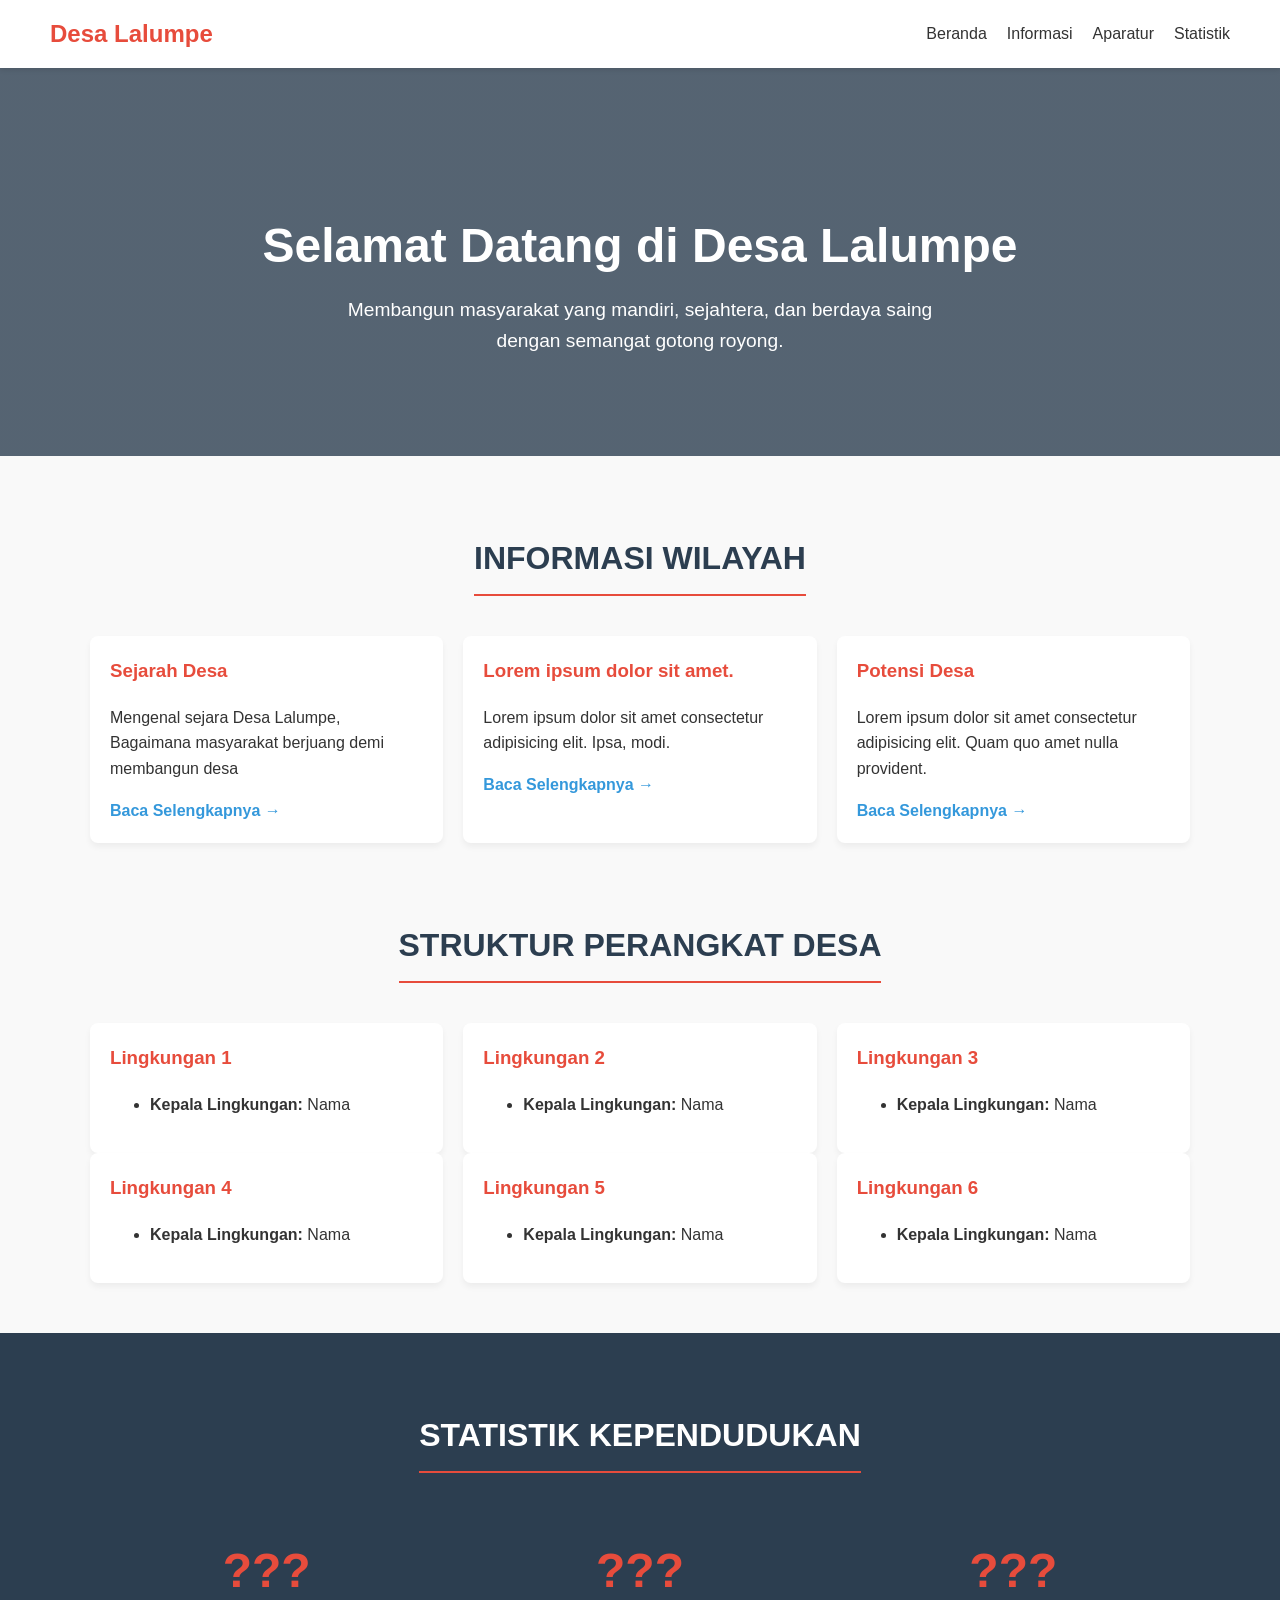
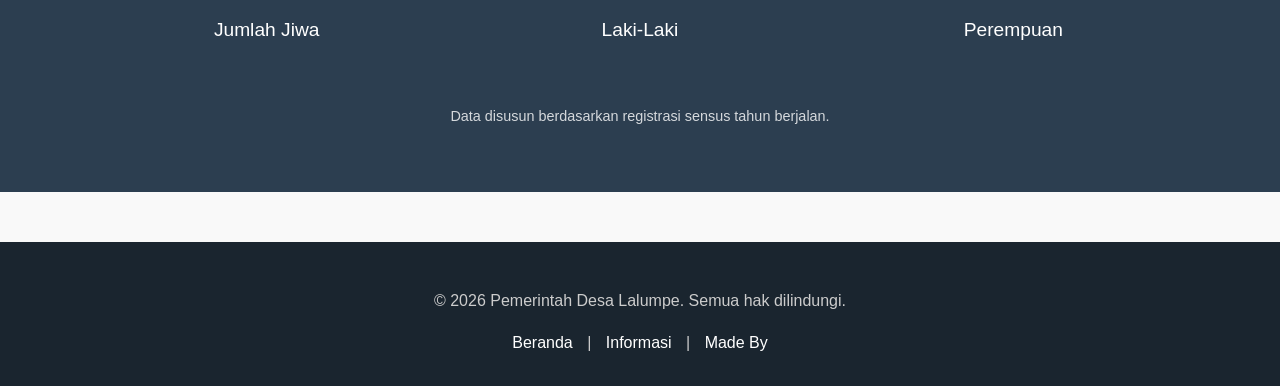
==== index.html @ ad7080bc "first" ====
<!DOCTYPE html>
<html lang="id">
<head>
    <meta charset="UTF-8">
    <meta name="viewport" content="width=device-width, initial-scale=1.0">
    <title>Profil Desa Lalumpe</title>
    <link rel="stylesheet" href="style.css">
</head>
<body>

    <header>
        <div class="logo">Desa Lalumpe</div>
        <nav>
            <ul>
                <li><a href="#beranda">Beranda</a></li>
                <li><a href="#informasi">Informasi</a></li>
                <li><a href="#aparatur">Aparatur</a></li>
                <li><a href="#statistik">Statistik</a></li>
            </ul>
        </nav>
    </header>

    <section id="beranda" class="hero">
        <h1>Selamat Datang di Desa Lalumpe</h1>
        <p>Membangun masyarakat yang mandiri, sejahtera, dan berdaya saing dengan semangat gotong royong.</p>
    </section>

    <section id="informasi" class="container" style="text-align: center;">
        <h2 class="section-title">Informasi Wilayah</h2>
        <div class="grid" style="text-align: left;">
            <div class="card">
                <h3>Sejarah Desa</h3>
                <p>Mengenal sejara Desa Lalumpe, Bagaimana masyarakat berjuang demi membangun desa</p>
                <a href="sejarahdesa.html" class="read-more">Baca Selengkapnya →</a>
            </div>
            <div class="card">
                <h3>Lorem ipsum dolor sit amet.</h3>
                <p>Lorem ipsum dolor sit amet consectetur adipisicing elit. Ipsa, modi.</p>
                <a href="#" class="read-more">Baca Selengkapnya →</a>
            </div>
            <div class="card">
                <h3>Potensi Desa</h3>
                <p>Lorem ipsum dolor sit amet consectetur adipisicing elit. Quam quo amet nulla provident.</p>
                <a href="#" class="read-more">Baca Selengkapnya →</a>
            </div>
        </div>
    </section>

    <section id="aparatur" class="container" style="text-align: center;">
        <h2 class="section-title">Struktur Perangkat Desa</h2>
        <div class="grid" style="text-align: left;">
            <div class="card">
                <h3>Lingkungan 1</h3>
                <ul>
                    <li><strong>Kepala Lingkungan:</strong> Nama </li>
                </ul>
            </div>
            <div class="card">
                <h3>Lingkungan 2</h3>
                <ul>
                    <li><strong>Kepala Lingkungan:</strong> Nama </li>
                </ul>
            </div>
            <div class="card">
                <h3>Lingkungan 3</h3>
                <ul>
                    <li><strong>Kepala Lingkungan:</strong> Nama </li>
                </ul>
            </div>
        </div>
                <div class="grid" style="text-align: left;">
            <div class="card">
                <h3>Lingkungan 4</h3>
                <ul>
                    <li><strong>Kepala Lingkungan:</strong> Nama </li>
                </ul>
            </div>
            <div class="card">
                <h3>Lingkungan 5</h3>
                <ul>
                    <li><strong>Kepala Lingkungan:</strong> Nama </li>
                </ul>
            </div>
            <div class="card">
                <h3>Lingkungan 6</h3>
                <ul>
                    <li><strong>Kepala Lingkungan:</strong> Nama </li>
                </ul>
            </div>
        </div>
    </section>

    <section id="statistik" class="stats">
        <h2 class="section-title" style="color: white;">Statistik Kependudukan</h2>
        <div class="grid">
            <div class="stat-item">
                <h2>???</h2>
                <p>Jumlah Jiwa</p>
            </div>
            <div class="stat-item">
                <h2>???</h2>
                <p>Laki-Laki</p>
            </div>
            <div class="stat-item">
                <h2>???</h2>
                <p>Perempuan</p>
            </div>
        </div>
        <p class="stats-note">Data disusun berdasarkan registrasi sensus tahun berjalan.</p>
    </section>

    <footer>
        <p>&copy; 2026 Pemerintah Desa Lalumpe. Semua hak dilindungi.</p>
        <div class="footer-links">
            <a href="#beranda">Beranda</a> | 
            <a href="#informasi">Informasi</a> | 
            <a href="madeby.html">Made By</a>
        </div>
    </footer>

</body>
</html>
---- style.css ----
/* Gaya Dasar */
body { 
    font-family: 'Segoe UI', Tahoma, Geneva, Verdana, sans-serif; 
    margin: 0; 
    padding: 0; 
    color: #333; 
    line-height: 1.6; 
    background-color: #f9f9f9; 
}
a { 
    text-decoration: none; 
    color: inherit; 
}
h1, h2, h3 { 
    color: #2c3e50; 
}

/* Navigasi */
header { 
    background-color: #fff; 
    padding: 15px 50px; 
    display: flex; 
    justify-content: space-between; 
    align-items: center; 
    box-shadow: 0 2px 5px rgba(0,0,0,0.1); 
    position: sticky; 
    top: 0; 
    z-index: 100; 
}
.logo { 
    font-size: 24px; 
    font-weight: bold; 
    color: #e74c3c; 
}
nav ul { 
    list-style: none; 
    margin: 0; 
    padding: 0; 
    display: flex; 
    gap: 20px; 
}
nav a:hover { 
    color: #e74c3c; 
}

/* Hero Section */
.hero { 
    background: linear-gradient(rgba(44, 62, 80, 0.8), rgba(44, 62, 80, 0.8)), url('https://via.placeholder.com/1200x600') center/cover; 
    color: white; 
    text-align: center; 
    padding: 100px 20px; 
}
.hero h1 { 
    color: white; 
    font-size: 3em; 
    margin-bottom: 10px; 
}
.hero p { 
    font-size: 1.2em; 
    max-width: 600px; 
    margin: 0 auto; 
}

/* Container Umum */
.container { 
    max-width: 1100px; 
    margin: 50px auto; 
    padding: 0 20px; 
}
.section-title { 
    text-align: center; 
    margin-bottom: 40px; 
    font-size: 2em; 
    text-transform: uppercase; 
    border-bottom: 2px solid #e74c3c; 
    display: inline-block; 
    padding-bottom: 10px; 
}

/* Grid Informasi (Kartu) */
.grid { 
    display: grid; 
    grid-template-columns: repeat(auto-fit, minmax(300px, 1fr)); 
    gap: 20px; 
}
.card { 
    background: #fff; 
    padding: 20px; 
    border-radius: 8px; 
    box-shadow: 0 4px 6px rgba(0,0,0,0.05); 
    transition: transform 0.3s; 
}
.card:hover { 
    transform: translateY(-5px); 
}
.card h3 { 
    margin-top: 0; 
    color: #e74c3c; 
}
.read-more {
    color: #3498db; 
    font-weight: bold;
}

/* Statistik */
.stats { 
    background-color: #2c3e50; 
    color: white; 
    padding: 50px 20px; 
    text-align: center; 
}
.stats .grid { 
    max-width: 1100px; 
    margin: 0 auto; 
}
.stat-item { 
    padding: 20px; 
}
.stat-item h2 { 
    font-size: 3em; 
    margin: 0; 
    color: #e74c3c; 
}
.stat-item p { 
    font-size: 1.2em; 
    margin-top: 5px; 
}
.stats-note {
    margin-top: 20px; 
    font-size: 0.9em; 
    opacity: 0.8;
}

/* Footer */
footer { 
    background-color: #1a252f; 
    color: #ccc; 
    text-align: center; 
    padding: 30px 20px; 
    margin-top: 50px; 
}
.footer-links {
    margin-top: 10px;
}
.footer-links a { 
    color: #fff; 
    margin: 0 10px; 
}
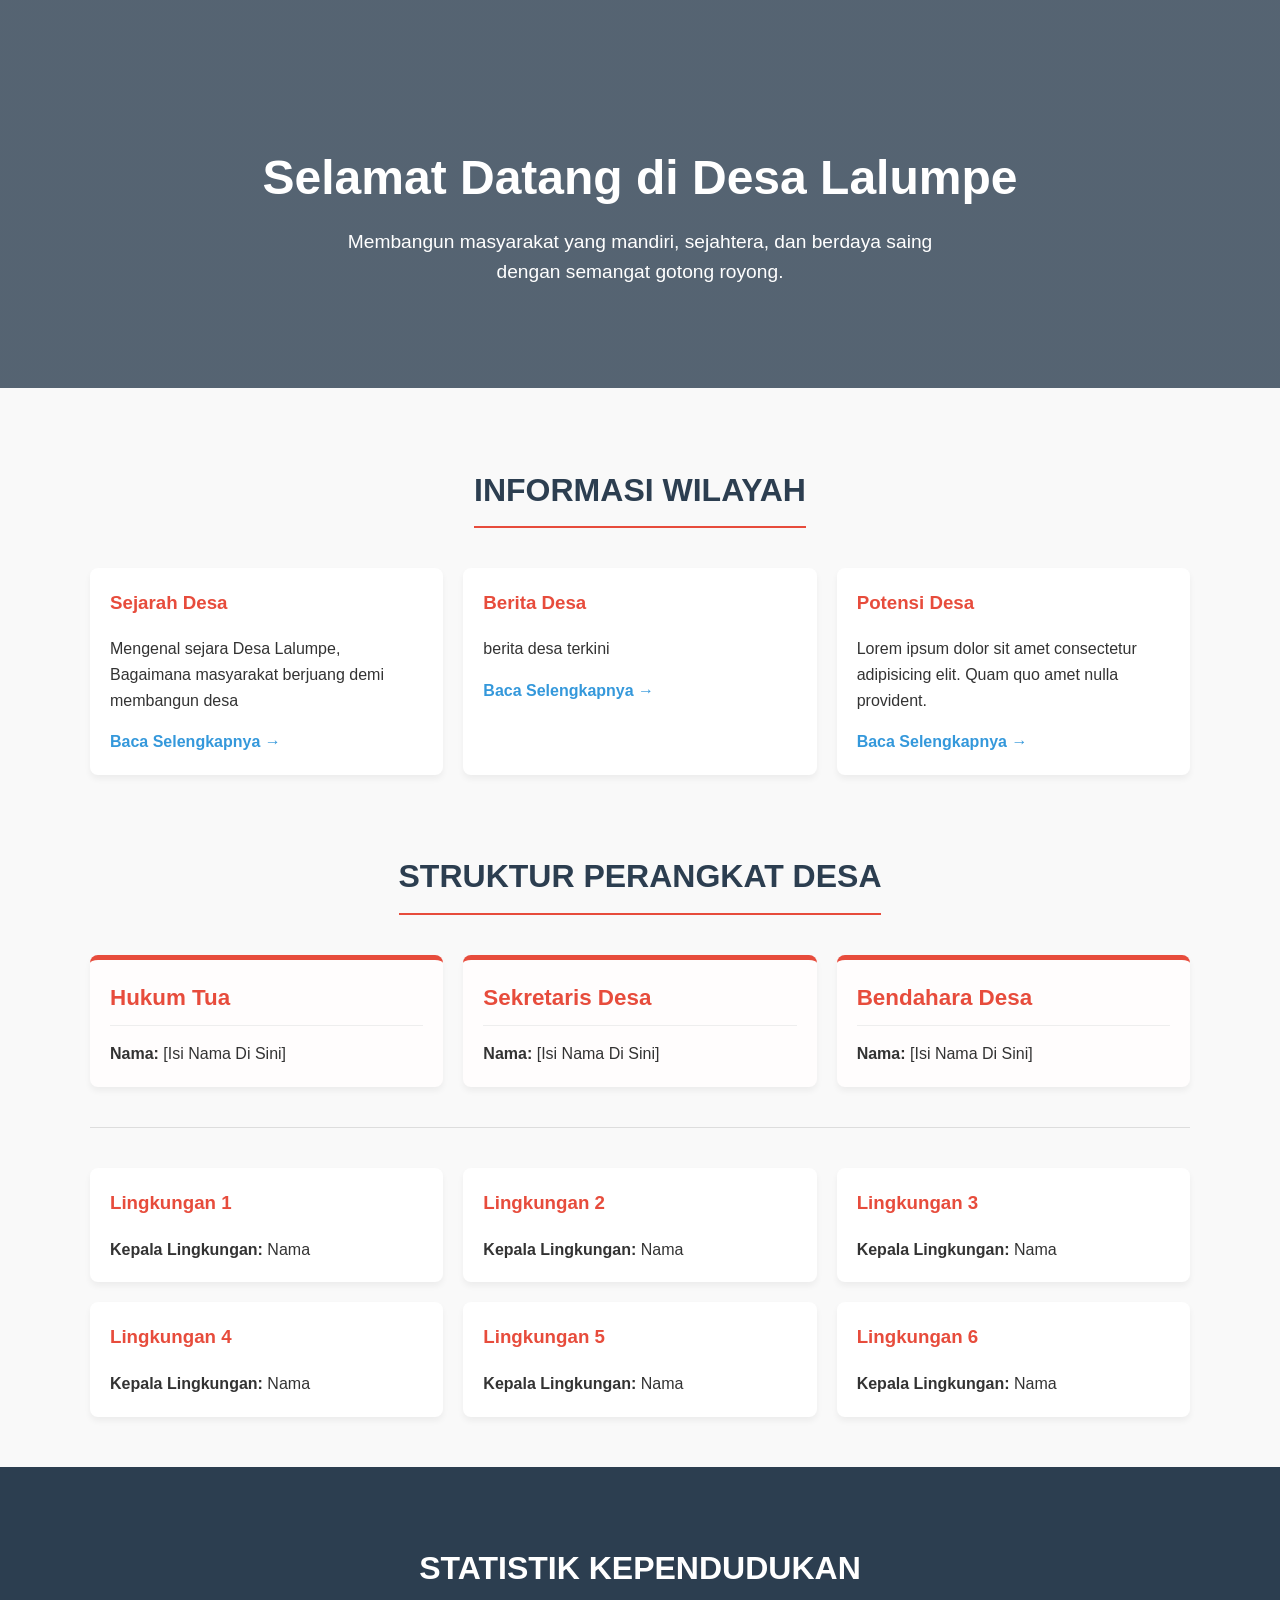
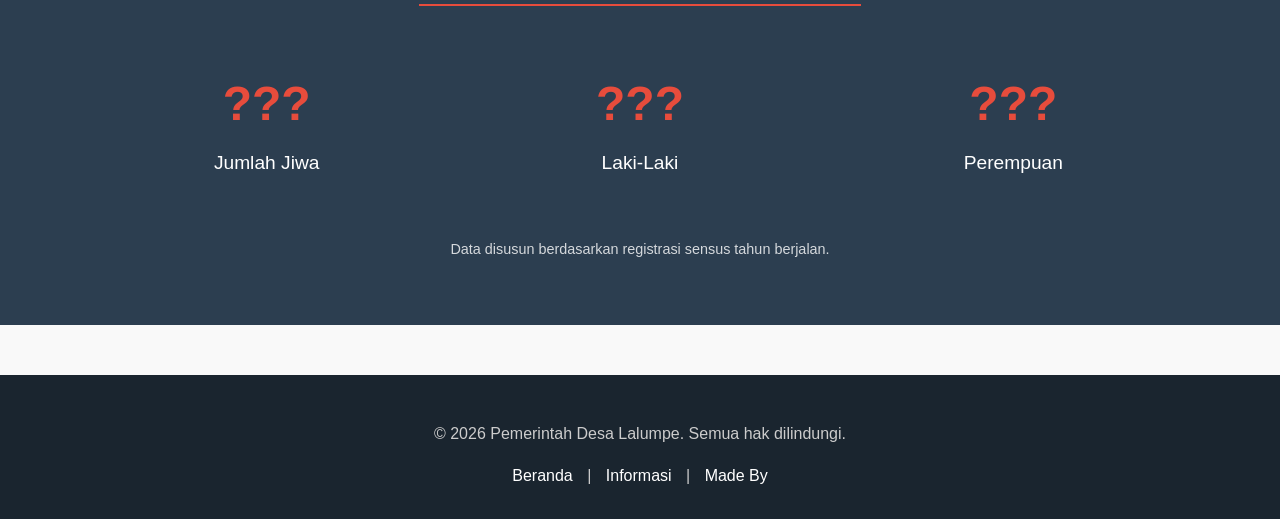
==== commit ad6f2d57: "update" ====
--- a/index.html
+++ b/index.html
@@ -7,19 +7,6 @@
     <link rel="stylesheet" href="style.css">
 </head>
 <body>
-
-    <header>
-        <div class="logo">Desa Lalumpe</div>
-        <nav>
-            <ul>
-                <li><a href="#beranda">Beranda</a></li>
-                <li><a href="#informasi">Informasi</a></li>
-                <li><a href="#aparatur">Aparatur</a></li>
-                <li><a href="#statistik">Statistik</a></li>
-            </ul>
-        </nav>
-    </header>
-
     <section id="beranda" class="hero">
         <h1>Selamat Datang di Desa Lalumpe</h1>
         <p>Membangun masyarakat yang mandiri, sejahtera, dan berdaya saing dengan semangat gotong royong.</p>
@@ -34,8 +21,8 @@
                 <a href="sejarahdesa.html" class="read-more">Baca Selengkapnya →</a>
             </div>
             <div class="card">
-                <h3>Lorem ipsum dolor sit amet.</h3>
-                <p>Lorem ipsum dolor sit amet consectetur adipisicing elit. Ipsa, modi.</p>
+                <h3>Berita Desa</h3>
+                <p>berita desa terkini</p>
                 <a href="#" class="read-more">Baca Selengkapnya →</a>
             </div>
             <div class="card">
@@ -48,6 +35,30 @@
 
     <section id="aparatur" class="container" style="text-align: center;">
         <h2 class="section-title">Struktur Perangkat Desa</h2>
+        
+        <div class="grid pimpinan-grid" style="text-align: left; margin-bottom: 40px;">
+            <div class="card highlight-card">
+                <h3>Hukum Tua</h3>
+                <ul>
+                    <li><strong>Nama:</strong> [Isi Nama Di Sini]</li>
+                </ul>
+            </div>
+            <div class="card highlight-card">
+                <h3>Sekretaris Desa</h3>
+                <ul>
+                    <li><strong>Nama:</strong> [Isi Nama Di Sini]</li>
+                </ul>
+            </div>
+            <div class="card highlight-card">
+                <h3>Bendahara Desa</h3>
+                <ul>
+                    <li><strong>Nama:</strong> [Isi Nama Di Sini]</li>
+                </ul>
+            </div>
+        </div>
+
+        <hr style="border: 0; border-top: 1px solid #ddd; margin-bottom: 40px;">
+
         <div class="grid" style="text-align: left;">
             <div class="card">
                 <h3>Lingkungan 1</h3>
@@ -67,8 +78,6 @@
                     <li><strong>Kepala Lingkungan:</strong> Nama </li>
                 </ul>
             </div>
-        </div>
-                <div class="grid" style="text-align: left;">
             <div class="card">
                 <h3>Lingkungan 4</h3>
                 <ul>
@@ -89,7 +98,7 @@
             </div>
         </div>
     </section>
-
+    
     <section id="statistik" class="stats">
         <h2 class="section-title" style="color: white;">Statistik Kependudukan</h2>
         <div class="grid">
--- a/style.css
+++ b/style.css
@@ -145,4 +145,105 @@
 .footer-links a { 
     color: #fff; 
     margin: 0 10px; 
+}
+/* Tambahan untuk Struktur Pimpinan */
+.pimpinan-grid {
+    justify-content: center; /* Memastikan 3 kartu utama berada di tengah */
+}
+
+.highlight-card {
+    border-top: 5px solid #e74c3c; /* Memberi garis warna merah di atas kartu pimpinan */
+    background-color: #fffdfd;
+}
+
+.highlight-card h3 {
+    font-size: 1.4em;
+    border-bottom: 1px solid #eee;
+    padding-bottom: 10px;
+    margin-bottom: 15px;
+}
+
+/* Memastikan daftar list tidak ada bullet point default agar lebih rapi */
+.card ul {
+    list-style: none;
+    padding: 0;
+    margin: 0;
+}
+
+/* --- Responsif: Tampilan Layar Kecil (Mobile / Tablet) --- */
+@media (max-width: 768px) {
+    /* 1. Menyesuaikan Header & Navigasi agar menyusun ke bawah */
+    header {
+        flex-direction: column;
+        padding: 15px 20px;
+        text-align: center;
+    }
+    
+    nav {
+        margin-top: 15px;
+        width: 100%;
+    }
+
+    nav ul {
+        flex-wrap: wrap; /* Agar menu turun ke baris baru jika layarnya terlalu kecil */
+        justify-content: center;
+        gap: 10px 20px;
+    }
+
+    /* 2. Mengecilkan ukuran Font pada Hero Section */
+    .hero {
+        padding: 60px 15px;
+    }
+
+    .hero h1 {
+        font-size: 2em;
+    }
+
+    .hero p {
+        font-size: 1em;
+    }
+
+    /* 3. Menyesuaikan ukuran judul section dan statistik */
+    .section-title {
+        font-size: 1.5em;
+        margin-bottom: 25px;
+    }
+
+    .stat-item h2 {
+        font-size: 2.2em;
+    }
+
+    .stat-item p {
+        font-size: 1em;
+    }
+
+    /* 4. Memaksa Grid menjadi 1 kolom penuh di mobile */
+    .grid {
+        grid-template-columns: 1fr;
+    }
+
+    /* 5. Menyesuaikan Padding Container */
+    .container {
+        margin: 30px auto;
+        padding: 0 15px;
+    }
+}
+
+/* Tampilan untuk layar yang sangat kecil (HP jadul/sempit) */
+@media (max-width: 480px) {
+    nav ul {
+        flex-direction: column; /* Menu baris berbaris ke bawah */
+        gap: 10px;
+    }
+}
+/* --- Responsif: Tampilan Layar Kecil (Mobile / Tablet) --- */
+@media (max-width: 768px) {
+    /* ... (kode responsif lainnya yang sudah ditambahkan sebelumnya) ... */
+
+    /* Menghilangkan bagian Struktur Organisasi di Mobile */
+    .struktur-organisasi {
+        display: none;
+    }
+
+    /* ... (kode responsif lainnya) ... */
 }
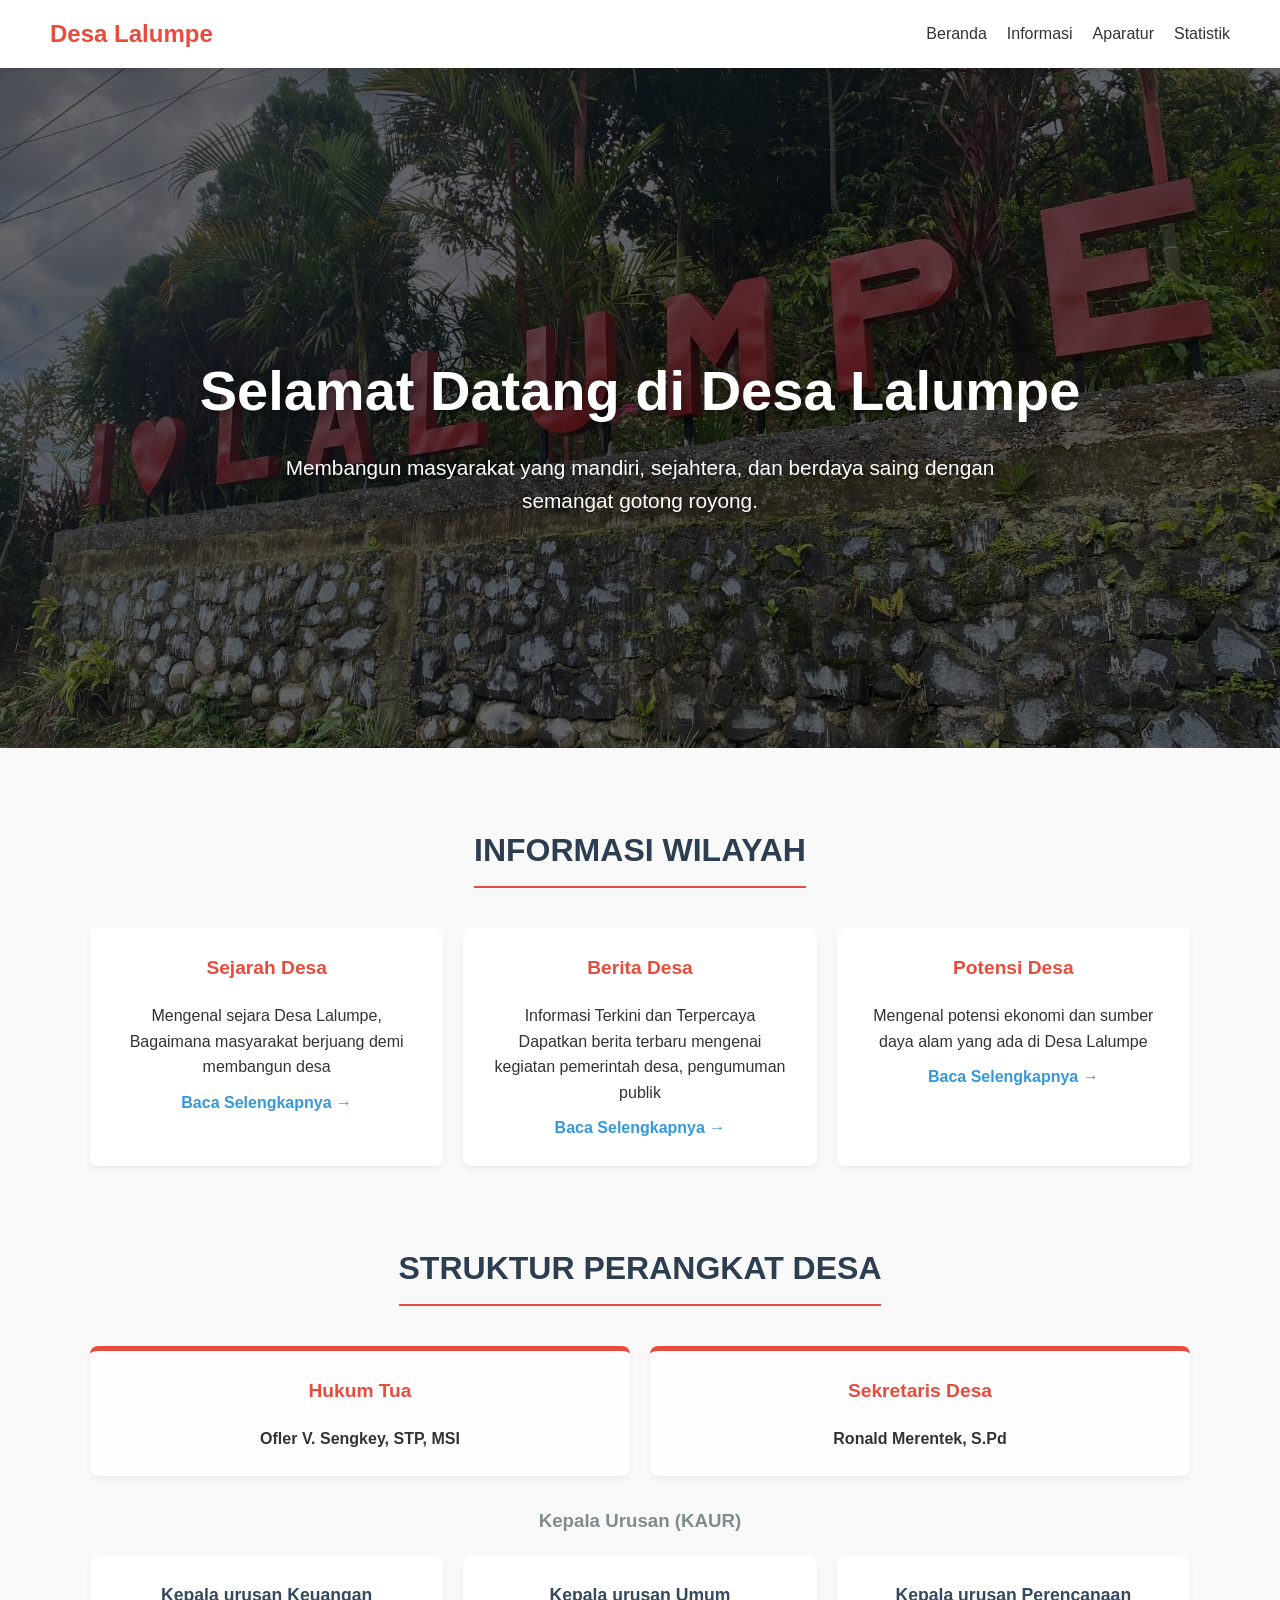
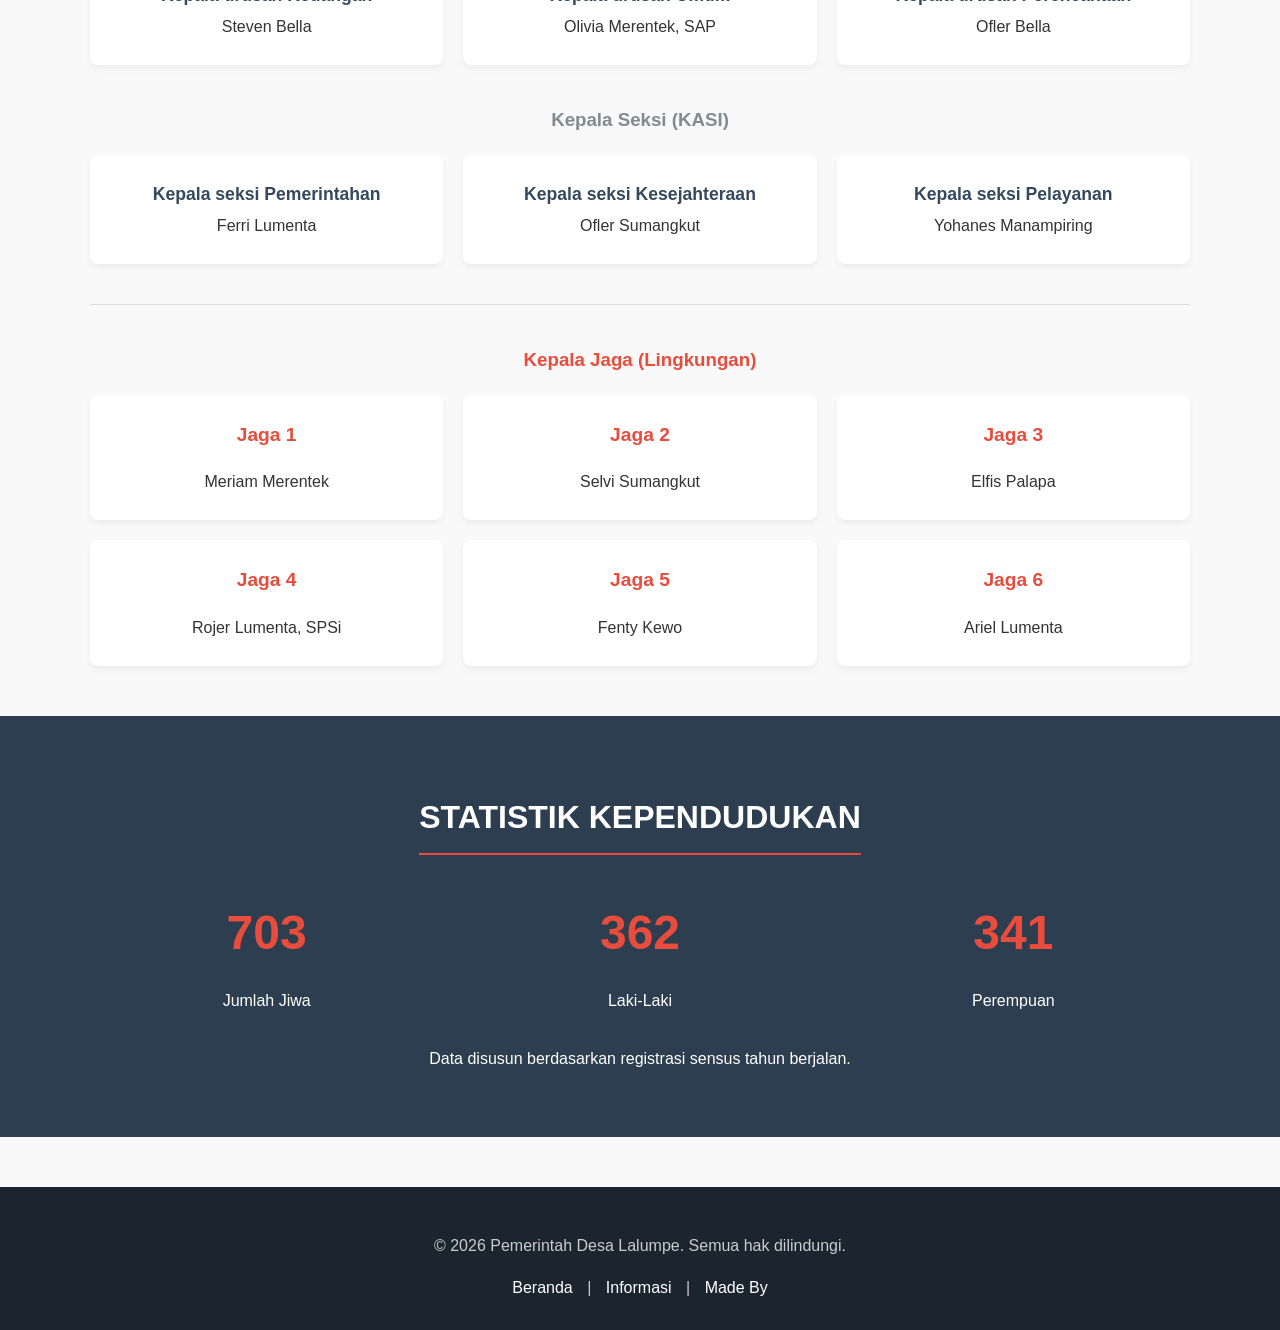
==== commit 539d60ca: "mobileresponsif&name" ====
--- a/index.html
+++ b/index.html
@@ -7,6 +7,24 @@
     <link rel="stylesheet" href="style.css">
 </head>
 <body>
+    <header>
+        <div class="logo">Desa Lalumpe</div>
+        
+        <div class="menu-toggle" id="mobile-menu">
+            <span class="bar"></span>
+            <span class="bar"></span>
+            <span class="bar"></span>
+        </div>
+
+        <nav class="nav-menu">
+            <ul>
+                <li><a href="#beranda">Beranda</a></li>
+                <li><a href="#informasi">Informasi</a></li>
+                <li><a href="#aparatur">Aparatur</a></li>
+                <li><a href="#statistik">Statistik</a></li>
+            </ul>
+        </nav>
+    </header>
     <section id="beranda" class="hero">
         <h1>Selamat Datang di Desa Lalumpe</h1>
         <p>Membangun masyarakat yang mandiri, sejahtera, dan berdaya saing dengan semangat gotong royong.</p>
@@ -22,13 +40,14 @@
             </div>
             <div class="card">
                 <h3>Berita Desa</h3>
-                <p>berita desa terkini</p>
-                <a href="#" class="read-more">Baca Selengkapnya →</a>
+                <p>Informasi Terkini dan Terpercaya
+Dapatkan berita terbaru mengenai kegiatan pemerintah desa, pengumuman publik </p>
+                <a href="beritadesa.html" class="read-more">Baca Selengkapnya →</a>
             </div>
             <div class="card">
                 <h3>Potensi Desa</h3>
-                <p>Lorem ipsum dolor sit amet consectetur adipisicing elit. Quam quo amet nulla provident.</p>
-                <a href="#" class="read-more">Baca Selengkapnya →</a>
+                <p>Mengenal potensi ekonomi dan sumber daya alam yang ada di Desa Lalumpe</p>
+                <a href="potensidesa.html" class="read-more">Baca Selengkapnya →</a>
             </div>
         </div>
     </section>
@@ -36,65 +55,76 @@
     <section id="aparatur" class="container" style="text-align: center;">
         <h2 class="section-title">Struktur Perangkat Desa</h2>
         
-        <div class="grid pimpinan-grid" style="text-align: left; margin-bottom: 40px;">
+        <div class="grid pimpinan-grid" style="margin-bottom: 30px;">
             <div class="card highlight-card">
                 <h3>Hukum Tua</h3>
-                <ul>
-                    <li><strong>Nama:</strong> [Isi Nama Di Sini]</li>
-                </ul>
+                <p><strong>Ofler V. Sengkey, STP, MSI</strong></p>
             </div>
             <div class="card highlight-card">
                 <h3>Sekretaris Desa</h3>
-                <ul>
-                    <li><strong>Nama:</strong> [Isi Nama Di Sini]</li>
-                </ul>
+                <p><strong>Ronald Merentek, S.Pd</strong></p>
             </div>
-            <div class="card highlight-card">
-                <h3>Bendahara Desa</h3>
-                <ul>
-                    <li><strong>Nama:</strong> [Isi Nama Di Sini]</li>
-                </ul>
+        </div>
+
+        <h3 style="margin-bottom: 20px; color: #7f8c8d;">Kepala Urusan (KAUR)</h3>
+        <div class="grid" style="margin-bottom: 40px;">
+            <div class="card">
+                <h4>Kepala urusan Keuangan</h4>
+                <p>Steven Bella</p>
+            </div>
+            <div class="card">
+                <h4>Kepala urusan Umum</h4>
+                <p>Olivia Merentek, SAP</p>
+            </div>
+            <div class="card">
+                <h4>Kepala urusan Perencanaan</h4>
+                <p>Ofler Bella</p>
+            </div>
+        </div>
+
+        <h3 style="margin-bottom: 20px; color: #7f8c8d;">Kepala Seksi (KASI)</h3>
+        <div class="grid" style="margin-bottom: 40px;">
+            <div class="card">
+                <h4>Kepala seksi Pemerintahan</h4>
+                <p>Ferri Lumenta</p>
+            </div>
+            <div class="card">
+                <h4>Kepala seksi Kesejahteraan</h4>
+                <p>Ofler Sumangkut</p>
+            </div>
+            <div class="card">
+                <h4>Kepala seksi Pelayanan</h4>
+                <p>Yohanes Manampiring</p>
             </div>
         </div>
 
         <hr style="border: 0; border-top: 1px solid #ddd; margin-bottom: 40px;">
 
-        <div class="grid" style="text-align: left;">
+        <h3 style="margin-bottom: 20px; color: #e74c3c;">Kepala Jaga (Lingkungan)</h3>
+        <div class="grid">
             <div class="card">
-                <h3>Lingkungan 1</h3>
-                <ul>
-                    <li><strong>Kepala Lingkungan:</strong> Nama </li>
-                </ul>
+                <h3>Jaga 1</h3>
+                <p>Meriam Merentek</p>
             </div>
             <div class="card">
-                <h3>Lingkungan 2</h3>
-                <ul>
-                    <li><strong>Kepala Lingkungan:</strong> Nama </li>
-                </ul>
+                <h3>Jaga 2</h3>
+                <p>Selvi Sumangkut</p>
             </div>
             <div class="card">
-                <h3>Lingkungan 3</h3>
-                <ul>
-                    <li><strong>Kepala Lingkungan:</strong> Nama </li>
-                </ul>
+                <h3>Jaga 3</h3>
+                <p>Elfis Palapa</p>
             </div>
             <div class="card">
-                <h3>Lingkungan 4</h3>
-                <ul>
-                    <li><strong>Kepala Lingkungan:</strong> Nama </li>
-                </ul>
+                <h3>Jaga 4</h3>
+                <p>Rojer Lumenta, SPSi</p>
             </div>
             <div class="card">
-                <h3>Lingkungan 5</h3>
-                <ul>
-                    <li><strong>Kepala Lingkungan:</strong> Nama </li>
-                </ul>
+                <h3>Jaga 5</h3>
+                <p>Fenty Kewo</p>
             </div>
             <div class="card">
-                <h3>Lingkungan 6</h3>
-                <ul>
-                    <li><strong>Kepala Lingkungan:</strong> Nama </li>
-                </ul>
+                <h3>Jaga 6</h3>
+                <p>Ariel Lumenta</p>
             </div>
         </div>
     </section>
@@ -103,15 +133,15 @@
         <h2 class="section-title" style="color: white;">Statistik Kependudukan</h2>
         <div class="grid">
             <div class="stat-item">
-                <h2>???</h2>
+                <h2>703</h2>
                 <p>Jumlah Jiwa</p>
             </div>
             <div class="stat-item">
-                <h2>???</h2>
+                <h2>362</h2>
                 <p>Laki-Laki</p>
             </div>
             <div class="stat-item">
-                <h2>???</h2>
+                <h2>341</h2>
                 <p>Perempuan</p>
             </div>
         </div>
@@ -126,6 +156,21 @@
             <a href="madeby.html">Made By</a>
         </div>
     </footer>
+<script>
+        const mobileMenu = document.getElementById('mobile-menu');
+        const navMenu = document.querySelector('.nav-menu');
 
+        // Fungsi untuk membuka/menutup menu saat hamburger diklik
+        mobileMenu.addEventListener('click', () => {
+            navMenu.classList.toggle('active');
+        });
+
+        // Opsional: Menutup menu otomatis jika salah satu link diklik (bagus untuk mobile)
+        document.querySelectorAll('.nav-menu a').forEach(link => {
+            link.addEventListener('click', () => {
+                navMenu.classList.remove('active');
+            });
+        });
+    </script>
 </body>
 </html>
--- a/style.css
+++ b/style.css
@@ -6,16 +6,19 @@
     color: #333; 
     line-height: 1.6; 
     background-color: #f9f9f9; 
+    overflow-x: hidden; /* Mencegah scroll menyamping */
 }
 a { 
     text-decoration: none; 
     color: inherit; 
 }
-h1, h2, h3 { 
+h1, h2, h3, h4 { 
     color: #2c3e50; 
 }
 
-/* Navigasi */
+/* =========================================
+   NAVIGASI (DESKTOP & DASAR)
+   ========================================= */
 header { 
     background-color: #fff; 
     padding: 15px 50px; 
@@ -25,40 +28,104 @@
     box-shadow: 0 2px 5px rgba(0,0,0,0.1); 
     position: sticky; 
     top: 0; 
-    z-index: 100; 
+    z-index: 1000; 
 }
 .logo { 
     font-size: 24px; 
     font-weight: bold; 
     color: #e74c3c; 
 }
-nav ul { 
+.nav-menu ul { 
     list-style: none; 
     margin: 0; 
     padding: 0; 
     display: flex; 
     gap: 20px; 
 }
-nav a:hover { 
+.nav-menu a {
+    font-weight: 500;
+    transition: color 0.3s;
+}
+.nav-menu a:hover { 
     color: #e74c3c; 
 }
 
+/* Sembunyikan tombol hamburger di layar besar (Laptop/PC) */
+.menu-toggle {
+    display: none;
+    flex-direction: column;
+    cursor: pointer;
+}
+.menu-toggle .bar {
+    height: 3px;
+    width: 25px;
+    background-color: #2c3e50;
+    margin: 4px 0;
+    transition: 0.3s ease;
+}
+
+/* =========================================
+   RESPONSIF KHUSUS NAVIGASI (MOBILE)
+   ========================================= */
+@media (max-width: 768px) {
+    header {
+        padding: 15px 20px; /* Kurangi padding di HP */
+        flex-direction: row; /* Tetap sejajar kiri-kanan */
+    }
+
+    /* Tampilkan tombol Hamburger */
+    .menu-toggle {
+        display: flex; 
+    }
+
+    /* Modifikasi posisi menu agar bisa disembunyikan/ditampilkan */
+    .nav-menu {
+        position: absolute;
+        top: 60px; /* Muncul tepat di bawah header */
+        left: -100%; /* Sembunyikan di luar layar kiri */
+        width: 100%;
+        background-color: #fff;
+        box-shadow: 0 4px 6px rgba(0,0,0,0.1);
+        transition: left 0.3s ease; /* Animasi geser yang halus */
+    }
+
+    /* Class 'active' ini akan ditambahkan lewat JavaScript saat diklik */
+    .nav-menu.active {
+        left: 0; 
+    }
+
+    .nav-menu ul {
+        flex-direction: column; /* Menu berjejer ke bawah */
+        text-align: center;
+        padding: 20px 0;
+        gap: 15px;
+    }
+}
 /* Hero Section */
 .hero { 
-    background: linear-gradient(rgba(44, 62, 80, 0.8), rgba(44, 62, 80, 0.8)), url('https://via.placeholder.com/1200x600') center/cover; 
+    background: linear-gradient(rgba(0, 0, 0, 0.6), rgba(0, 0, 0, 0.6)), url('img/lalumpe2.jpg') center/cover no-repeat; 
     color: white; 
     text-align: center; 
-    padding: 100px 20px; 
-}
+    padding: 70px 20px; 
+    display: flex;
+    flex-direction: column;
+    justify-content: center;
+    align-items: center;
+    min-height: 60vh; 
+}
+
 .hero h1 { 
     color: white; 
-    font-size: 3em; 
-    margin-bottom: 10px; 
-}
+    font-size: 3.5em; 
+    margin-bottom: 15px; 
+    text-shadow: 2px 2px 10px rgba(0,0,0,0.5); 
+}
+
 .hero p { 
-    font-size: 1.2em; 
-    max-width: 600px; 
+    font-size: 1.3em; 
+    max-width: 800px; 
     margin: 0 auto; 
+    text-shadow: 1px 1px 5px rgba(0,0,0,0.5);
 }
 
 /* Container Umum */
@@ -80,15 +147,19 @@
 /* Grid Informasi (Kartu) */
 .grid { 
     display: grid; 
-    grid-template-columns: repeat(auto-fit, minmax(300px, 1fr)); 
+    grid-template-columns: repeat(auto-fit, minmax(280px, 1fr)); 
     gap: 20px; 
 }
+
+/* Gaya Kartu Perangkat Desa & Umum */
 .card { 
     background: #fff; 
-    padding: 20px; 
+    padding: 25px; 
     border-radius: 8px; 
     box-shadow: 0 4px 6px rgba(0,0,0,0.05); 
     transition: transform 0.3s; 
+    text-align: center; 
+    box-sizing: border-box; /* Memastikan padding tidak menambah lebar kartu */
 }
 .card:hover { 
     transform: translateY(-5px); 
@@ -96,10 +167,22 @@
 .card h3 { 
     margin-top: 0; 
     color: #e74c3c; 
+    font-size: 1.2em;
+}
+.card h4 {
+    margin: 0 0 5px 0;
+    color: #34495e;
+    font-size: 1.1em;
+}
+.card p {
+    margin: 0;
+    font-weight: 500;
 }
 .read-more {
     color: #3498db; 
     font-weight: bold;
+    margin-top: 10px;
+    display: inline-block;
 }
 
 /* Statistik */
@@ -113,23 +196,11 @@
     max-width: 1100px; 
     margin: 0 auto; 
 }
-.stat-item { 
-    padding: 20px; 
-}
 .stat-item h2 { 
     font-size: 3em; 
     margin: 0; 
     color: #e74c3c; 
 }
-.stat-item p { 
-    font-size: 1.2em; 
-    margin-top: 5px; 
-}
-.stats-note {
-    margin-top: 20px; 
-    font-size: 0.9em; 
-    opacity: 0.8;
-}
 
 /* Footer */
 footer { 
@@ -139,111 +210,98 @@
     padding: 30px 20px; 
     margin-top: 50px; 
 }
-.footer-links {
-    margin-top: 10px;
-}
 .footer-links a { 
     color: #fff; 
     margin: 0 10px; 
 }
-/* Tambahan untuk Struktur Pimpinan */
+
+/* Tambahan Khusus Struktur Organisasi */
 .pimpinan-grid {
-    justify-content: center; /* Memastikan 3 kartu utama berada di tengah */
-}
-
+    display: flex;
+    flex-wrap: wrap;
+    justify-content: center;
+    gap: 20px;
+}
+.pimpinan-grid .card {
+    min-width: 300px;
+    flex: 1; /* Membuat kartu fleksibel */
+}
 .highlight-card {
-    border-top: 5px solid #e74c3c; /* Memberi garis warna merah di atas kartu pimpinan */
+    border-top: 5px solid #e74c3c;
     background-color: #fffdfd;
 }
 
-.highlight-card h3 {
-    font-size: 1.4em;
-    border-bottom: 1px solid #eee;
-    padding-bottom: 10px;
-    margin-bottom: 15px;
-}
-
-/* Memastikan daftar list tidak ada bullet point default agar lebih rapi */
-.card ul {
-    list-style: none;
-    padding: 0;
-    margin: 0;
-}
-
-/* --- Responsif: Tampilan Layar Kecil (Mobile / Tablet) --- */
+/* =========================================
+   RESPONSIF - Tampilan Mobile (Skala Desktop)
+   ========================================= */
 @media (max-width: 768px) {
-    /* 1. Menyesuaikan Header & Navigasi agar menyusun ke bawah */
+    /* --- Navigasi Mobile --- */
     header {
-        flex-direction: column;
-        padding: 15px 20px;
+        padding: 10px 15px; 
+        flex-direction: row; 
+    }
+    .menu-toggle { display: flex; }
+    .nav-menu {
+        position: absolute;
+        top: 50px; 
+        left: -100%; 
+        width: 100%;
+        background-color: #fff;
+        box-shadow: 0 4px 6px rgba(0,0,0,0.1);
+        transition: left 0.3s ease; 
+    }
+    .nav-menu.active { left: 0; }
+    .nav-menu ul {
+        flex-direction: column; 
         text-align: center;
+        padding: 15px 0;
+        gap: 15px;
+    }
+
+    /* --- Hero Section (Skala Diperkecil) --- */
+    .hero { 
+        padding: 30px 10px; 
+        min-height: 35vh; 
+    }
+    .hero h1 { font-size: 1.8em; margin-bottom: 5px; }
+    .hero p { font-size: 0.9em; }
+
+    /* --- Container & Judul --- */
+    .container { margin: 25px auto; padding: 0 10px; }
+    .section-title { font-size: 1.3em; margin-bottom: 20px; }
+
+    /* --- MEMAKSA GRID TETAP SEJAJAR SEPERTI DESKTOP --- */
+    /* Informasi, KAUR, KASI, dan Jaga dipaksa menjadi 3 kolom */
+    .grid { 
+        grid-template-columns: repeat(3, 1fr); 
+        gap: 8px; /* Jarak antar kartu dikecilkan */
+    }
+
+    /* Khusus Pimpinan (Hukum Tua & Sekdes) dipaksa 2 kolom */
+    .pimpinan-grid {
+        display: grid;
+        grid-template-columns: repeat(2, 1fr);
+        gap: 8px;
     }
     
-    nav {
-        margin-top: 15px;
-        width: 100%;
-    }
-
-    nav ul {
-        flex-wrap: wrap; /* Agar menu turun ke baris baru jika layarnya terlalu kecil */
-        justify-content: center;
-        gap: 10px 20px;
-    }
-
-    /* 2. Mengecilkan ukuran Font pada Hero Section */
-    .hero {
-        padding: 60px 15px;
-    }
-
-    .hero h1 {
-        font-size: 2em;
-    }
-
-    .hero p {
-        font-size: 1em;
-    }
-
-    /* 3. Menyesuaikan ukuran judul section dan statistik */
-    .section-title {
-        font-size: 1.5em;
-        margin-bottom: 25px;
-    }
-
-    .stat-item h2 {
-        font-size: 2.2em;
-    }
-
-    .stat-item p {
-        font-size: 1em;
-    }
-
-    /* 4. Memaksa Grid menjadi 1 kolom penuh di mobile */
-    .grid {
-        grid-template-columns: 1fr;
-    }
-
-    /* 5. Menyesuaikan Padding Container */
-    .container {
-        margin: 30px auto;
-        padding: 0 15px;
-    }
-}
-
-/* Tampilan untuk layar yang sangat kecil (HP jadul/sempit) */
-@media (max-width: 480px) {
-    nav ul {
-        flex-direction: column; /* Menu baris berbaris ke bawah */
-        gap: 10px;
-    }
-}
-/* --- Responsif: Tampilan Layar Kecil (Mobile / Tablet) --- */
-@media (max-width: 768px) {
-    /* ... (kode responsif lainnya yang sudah ditambahkan sebelumnya) ... */
-
-    /* Menghilangkan bagian Struktur Organisasi di Mobile */
-    .struktur-organisasi {
-        display: none;
-    }
-
-    /* ... (kode responsif lainnya) ... */
+    /* Menghapus batas lebar minimal agar bisa mengecil */
+    .pimpinan-grid .card { min-width: 0; flex: none; }
+
+    /* --- Skala Kartu dan Teks (Dikecilkan agar muat) --- */
+    .card {
+        padding: 10px 5px; /* Bantalan dalam kartu dikecilkan */
+        border-radius: 5px;
+    }
+    .card h3 { font-size: 0.85em; }
+    .card h4 { font-size: 0.75em; }
+    .card p { font-size: 0.65em; line-height: 1.3; }
+    .read-more { font-size: 0.65em; margin-top: 5px; }
+
+    /* --- Statistik Tetap 3 Kolom --- */
+    .stats { padding: 20px 10px; }
+    .stat-item h2 { font-size: 1.6em; }
+    .stat-item p { font-size: 0.75em; }
+
+    /* --- Footer --- */
+    footer { padding: 20px 10px; margin-top: 30px; font-size: 0.8em; }
 }
